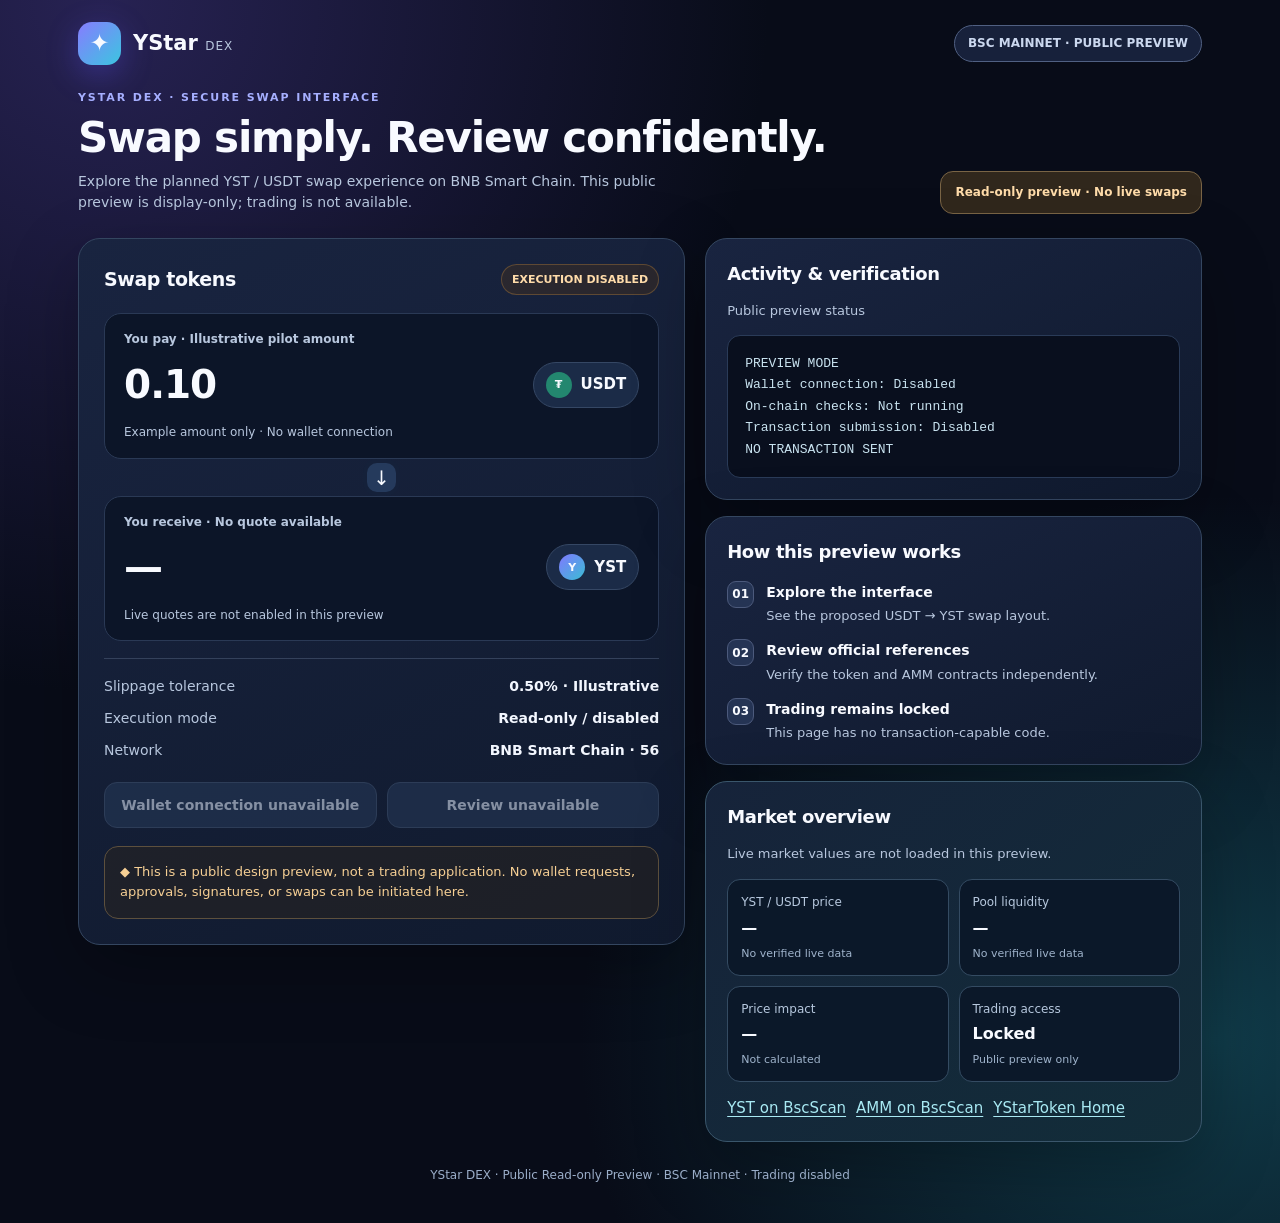
==== dex/index.html @ 2cbd28ca "Stage read-only DEX with production home navigation" ====
<!doctype html>
<html lang="en"><head><meta charset="utf-8"><meta name="viewport" content="width=device-width,initial-scale=1"><meta name="theme-color" content="#080c18"><meta name="robots" content="noindex,nofollow"><title>YStar DEX | Premium Public Preview</title>
<style>
:root{color-scheme:dark;--bg:#080c18;--panel:#152039;--border:#344660;--text:#f8faff;--muted:#b8c7de;--cyan:#53d7e4;--gold:#ffd18a}*{box-sizing:border-box}body{margin:0;min-height:100vh;background:radial-gradient(ellipse at 8% 0%,#272253 0%,transparent 40%),radial-gradient(ellipse at 95% 85%,#103b49 0%,transparent 37%),var(--bg);color:var(--text);font:15px/1.55 system-ui,-apple-system,"Segoe UI",sans-serif}.shell{max-width:1180px;margin:auto;padding:22px 28px 38px}header{display:flex;align-items:center;justify-content:space-between;gap:16px;margin-bottom:24px}.brand{display:flex;align-items:center;gap:12px;font-size:21px;font-weight:800}.mark{display:grid;place-items:center;width:43px;height:43px;border-radius:14px;background:linear-gradient(135deg,#877cff,#3bc6e0);box-shadow:0 9px 32px #6357ff55;font-size:24px}.brand small{color:var(--muted);font-size:12px;letter-spacing:1px;font-weight:500}.network{border:1px solid #506082;background:#17213b;border-radius:999px;padding:8px 13px;color:#cbd8ef;font-size:12px;font-weight:700}.hero{display:flex;align-items:end;justify-content:space-between;gap:24px;margin-bottom:24px}.eyebrow{font-size:11px;letter-spacing:1.9px;font-weight:800;color:#a6afff;text-transform:uppercase}h1{font-size:clamp(29px,3.4vw,42px);line-height:1.13;margin:8px 0 9px;letter-spacing:-1.2px}.hero p{font-size:14px;max-width:620px;color:var(--muted);margin:0}.hero-tag{border:1px solid #796445;border-radius:13px;padding:11px 14px;background:#30271c;color:#ffdcaa;font-size:12px;font-weight:700;white-space:nowrap}.layout{display:grid;grid-template-columns:minmax(0,1.1fr) minmax(340px,.9fr);gap:20px;align-items:start}.panel,.side-card,.info-panel{background:linear-gradient(155deg,#192440,#101a2e);border:1px solid var(--border);border-radius:22px;box-shadow:0 24px 70px #0004}.panel{padding:25px}.panel-top{display:flex;align-items:center;justify-content:space-between;gap:12px;margin-bottom:18px}h2{margin:0;font-size:19px;letter-spacing:-.4px}.pill{color:#ffdcaa;border:1px solid #9b713b77;background:#49341c66;padding:6px 10px;border-radius:999px;font-size:11px;font-weight:800}.token-box{background:#0c1528;border:1px solid #2a3955;border-radius:17px;padding:16px 19px}.token-label{font-size:12px;font-weight:700;color:var(--muted);margin-bottom:6px}.token-line{display:flex;align-items:center;justify-content:space-between;gap:12px}.token-value{font-size:clamp(28px,4vw,39px);font-weight:700;letter-spacing:-1px}.token-symbol{display:flex;align-items:center;gap:9px;font-weight:800;background:#1b2b47;border:1px solid #354764;border-radius:999px;padding:9px 12px}.coin{display:grid;place-items:center;border-radius:50%;height:26px;width:26px;font-size:11px;font-weight:900}.usdt{background:#23876f}.yst{background:linear-gradient(135deg,#8178ff,#39bed4)}.direction{height:37px;display:grid;place-items:center}.direction span{display:grid;place-items:center;width:37px;height:37px;border:4px solid #15213a;border-radius:14px;background:#253a5c;font-size:20px}.subline{margin-top:8px;font-size:12px;color:var(--muted)}.rule{height:1px;background:#34415b;margin:17px 0}.info-row{display:flex;justify-content:space-between;gap:12px;margin:10px 0;color:var(--muted);font-size:14px}.info-row strong{color:#f3f7ff;text-align:right}.actions{display:grid;grid-template-columns:1fr 1fr;gap:10px;margin-top:21px}.button{display:block;text-align:center;font:750 14px system-ui;border-radius:13px;padding:14px 12px;border:1px solid #435775;background:#263a59;color:#e3eeff}.button.disabled{opacity:.55;cursor:not-allowed}.button.primary{background:linear-gradient(135deg,#746aff,#5b80f6);color:white;border-color:transparent}.notice{margin-top:18px;border:1px solid #5d503d;background:#2a251f80;border-radius:14px;padding:15px;color:#f6cf94;font-size:13px}.side{display:grid;gap:16px}.side-card,.info-panel{padding:21px}.side-card h2,.info-panel h2{font-size:18px;margin-bottom:8px}.muted{color:var(--muted);font-size:13px}.status{margin-top:14px;padding:17px;border-radius:13px;border:1px solid #2a3b58;background:#090f1e;color:#c9e3f0;white-space:pre-line;font:13px/1.65 ui-monospace,Consolas,monospace}.steps{display:grid;gap:13px;margin-top:15px}.step{display:flex;gap:12px}.num{display:grid;place-items:center;width:27px;height:27px;border:1px solid #4c5a7c;background:#253454;border-radius:9px;flex-shrink:0;font-weight:800;font-size:12px}.step b{font-size:14px}.step p{font-size:13px;color:var(--muted);margin:2px 0 0}.info-panel{background:linear-gradient(140deg,#16233a,#122d39);border-color:#3a566b}.metric-grid{display:grid;grid-template-columns:1fr 1fr;gap:10px;margin-top:15px}.metric{background:#0b1829;border:1px solid #344b62;border-radius:13px;padding:13px;min-width:0}.metric-label{display:block;color:#b7c8de;font-size:12px}.metric-value{display:block;font-size:16px;font-weight:800;margin:4px 0}.metric-hint{display:block;color:#9fb3cb;font-size:11px}.links{display:flex;gap:10px;flex-wrap:wrap;margin-top:15px}.links a{color:#a8e9f3;text-decoration:underline;text-underline-offset:3px}a:focus-visible{outline:3px solid var(--cyan);outline-offset:3px}footer{text-align:center;color:#9baec9;font-size:12px;margin-top:24px}@media(max-width:900px){.hero{display:block}.hero-tag{display:inline-block;margin-top:15px;white-space:normal}.layout{grid-template-columns:1fr}.shell{max-width:720px}.side{grid-template-columns:1fr 1fr}.info-panel{grid-column:1/-1}}@media(max-width:620px){.shell{padding:17px 14px 34px}header{align-items:flex-start;gap:10px}.network{font-size:10px;padding:7px 9px}.hero{margin-bottom:20px}.panel{padding:18px}.side{grid-template-columns:1fr}.info-panel{grid-column:auto}.side-card,.info-panel{padding:18px}h1{font-size:32px}.panel-top{align-items:flex-start}.pill{text-align:center;font-size:10px}.token-value{font-size:32px}.actions{grid-template-columns:1fr}.metric{padding:10px}.metric-value{font-size:14px}}@media(max-width:400px){.brand small{display:none}.token-box{padding:15px}}
</style></head><body><div class="shell">
<header><div class="brand"><span class="mark" aria-hidden="true">✦</span><div>YStar <small>DEX</small></div></div><div class="network">BSC MAINNET · PUBLIC PREVIEW</div></header>
<section class="hero"><div><div class="eyebrow">YStar DEX · Secure swap interface</div><h1>Swap simply. Review confidently.</h1><p>Explore the planned YST / USDT swap experience on BNB Smart Chain. This public preview is display-only; trading is not available.</p></div><div class="hero-tag">Read-only preview · No live swaps</div></section>
<div class="layout"><main class="panel"><div class="panel-top"><h2>Swap tokens</h2><span class="pill">EXECUTION DISABLED</span></div><div class="token-box"><div class="token-label">You pay · Illustrative pilot amount</div><div class="token-line"><div class="token-value">0.10</div><div class="token-symbol"><span class="coin usdt">₮</span>USDT</div></div><div class="subline">Example amount only · No wallet connection</div></div><div class="direction"><span aria-hidden="true">↓</span></div><div class="token-box"><div class="token-label">You receive · No quote available</div><div class="token-line"><div class="token-value">—</div><div class="token-symbol"><span class="coin yst">Y</span>YST</div></div><div class="subline">Live quotes are not enabled in this preview</div></div><div class="rule"></div><div class="info-row"><span>Slippage tolerance</span><strong>0.50% · Illustrative</strong></div><div class="info-row"><span>Execution mode</span><strong>Read-only / disabled</strong></div><div class="info-row"><span>Network</span><strong>BNB Smart Chain · 56</strong></div><div class="actions"><span class="button disabled" aria-disabled="true">Wallet connection unavailable</span><span class="button disabled" aria-disabled="true">Review unavailable</span></div><div class="notice">◆ This is a public design preview, not a trading application. No wallet requests, approvals, signatures, or swaps can be initiated here.</div></main>
<aside class="side"><section class="side-card"><h2>Activity &amp; verification</h2><p class="muted">Public preview status</p><div class="status" role="status">PREVIEW MODE
Wallet connection: Disabled
On-chain checks: Not running
Transaction submission: Disabled
NO TRANSACTION SENT</div></section><section class="side-card"><h2>How this preview works</h2><div class="steps"><div class="step"><span class="num">01</span><div><b>Explore the interface</b><p>See the proposed USDT → YST swap layout.</p></div></div><div class="step"><span class="num">02</span><div><b>Review official references</b><p>Verify the token and AMM contracts independently.</p></div></div><div class="step"><span class="num">03</span><div><b>Trading remains locked</b><p>This page has no transaction-capable code.</p></div></div></div></section><section class="info-panel"><h2>Market overview</h2><p class="muted">Live market values are not loaded in this preview.</p><div class="metric-grid"><div class="metric"><span class="metric-label">YST / USDT price</span><span class="metric-value">—</span><span class="metric-hint">No verified live data</span></div><div class="metric"><span class="metric-label">Pool liquidity</span><span class="metric-value">—</span><span class="metric-hint">No verified live data</span></div><div class="metric"><span class="metric-label">Price impact</span><span class="metric-value">—</span><span class="metric-hint">Not calculated</span></div><div class="metric"><span class="metric-label">Trading access</span><span class="metric-value">Locked</span><span class="metric-hint">Public preview only</span></div></div><div class="links"><a href="https://bscscan.com/address/0x2E9803942dAf364a803f4C01D3E49D431dDf1421" target="_blank" rel="noopener noreferrer">YST on BscScan</a><a href="https://bscscan.com/address/0x17dAc8A164Ce434fE36A2D6029Bf4431a22397e2" target="_blank" rel="noopener noreferrer">AMM on BscScan</a><a href="/">YStarToken Home</a></div></section></aside></div><footer>YStar DEX · Public Read-only Preview · BSC Mainnet · Trading disabled</footer></div></body></html>
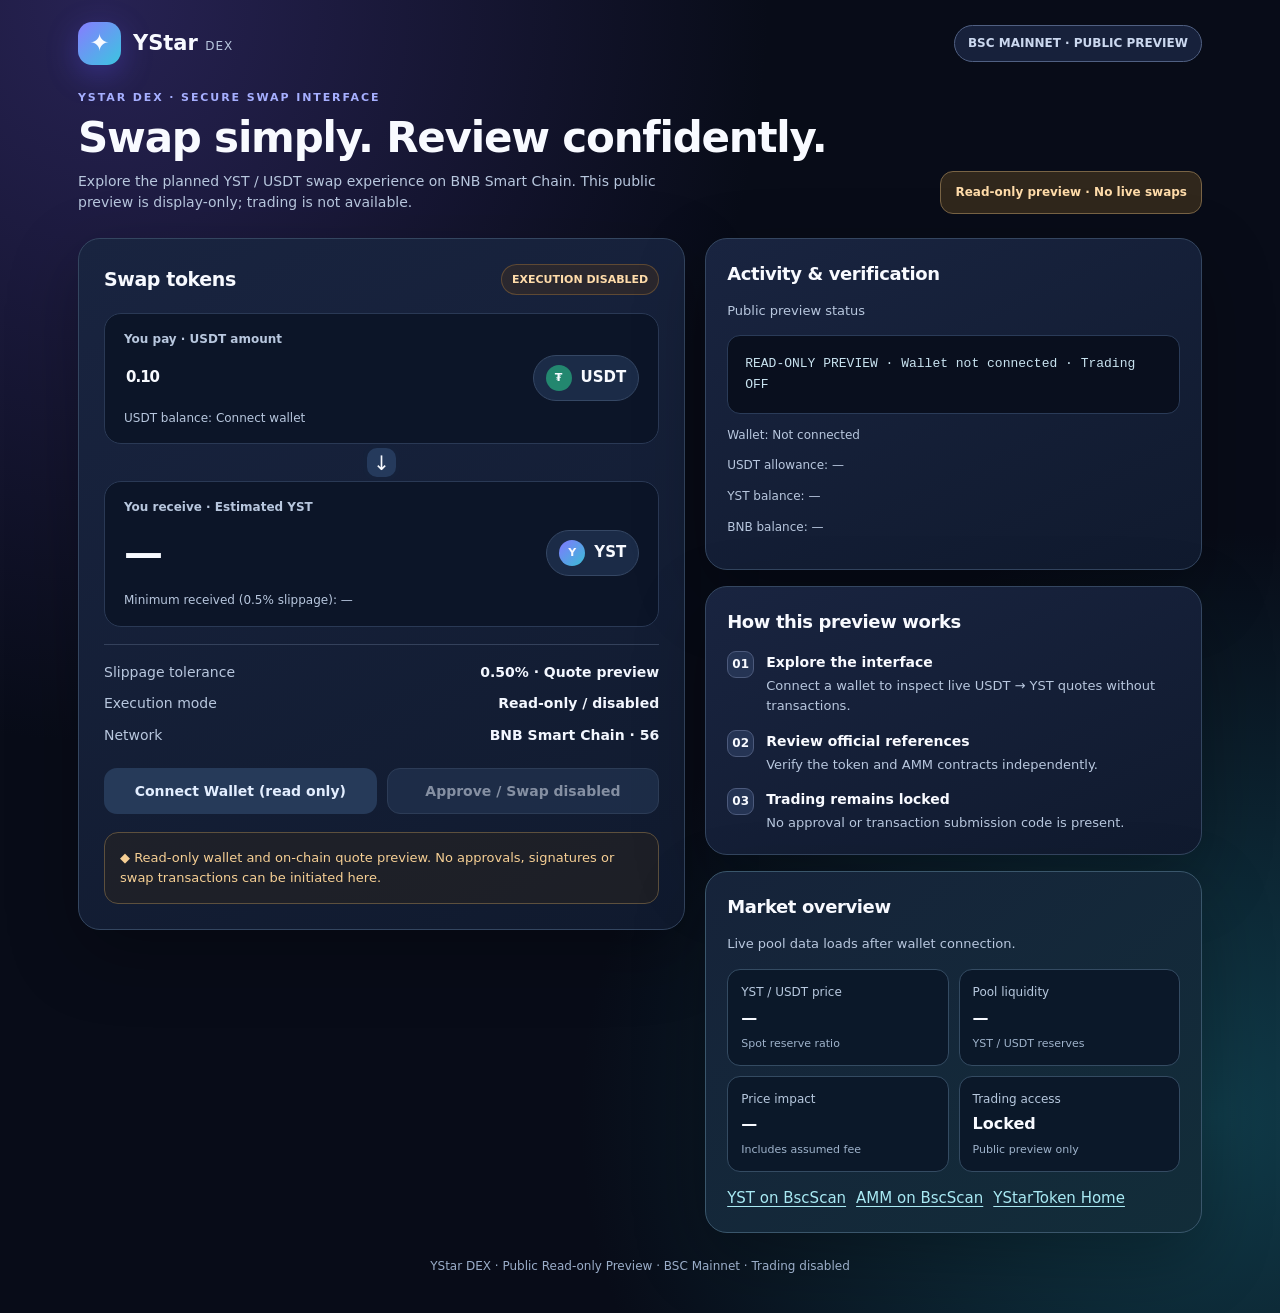
==== commit 062373ae: "Phase 9: premium read-only wallet and quote preview" ====
--- a/dex/index.html
+++ b/dex/index.html
@@ -2,12 +2,31 @@
 <html lang="en"><head><meta charset="utf-8"><meta name="viewport" content="width=device-width,initial-scale=1"><meta name="theme-color" content="#080c18"><meta name="robots" content="noindex,nofollow"><title>YStar DEX | Premium Public Preview</title>
 <style>
 :root{color-scheme:dark;--bg:#080c18;--panel:#152039;--border:#344660;--text:#f8faff;--muted:#b8c7de;--cyan:#53d7e4;--gold:#ffd18a}*{box-sizing:border-box}body{margin:0;min-height:100vh;background:radial-gradient(ellipse at 8% 0%,#272253 0%,transparent 40%),radial-gradient(ellipse at 95% 85%,#103b49 0%,transparent 37%),var(--bg);color:var(--text);font:15px/1.55 system-ui,-apple-system,"Segoe UI",sans-serif}.shell{max-width:1180px;margin:auto;padding:22px 28px 38px}header{display:flex;align-items:center;justify-content:space-between;gap:16px;margin-bottom:24px}.brand{display:flex;align-items:center;gap:12px;font-size:21px;font-weight:800}.mark{display:grid;place-items:center;width:43px;height:43px;border-radius:14px;background:linear-gradient(135deg,#877cff,#3bc6e0);box-shadow:0 9px 32px #6357ff55;font-size:24px}.brand small{color:var(--muted);font-size:12px;letter-spacing:1px;font-weight:500}.network{border:1px solid #506082;background:#17213b;border-radius:999px;padding:8px 13px;color:#cbd8ef;font-size:12px;font-weight:700}.hero{display:flex;align-items:end;justify-content:space-between;gap:24px;margin-bottom:24px}.eyebrow{font-size:11px;letter-spacing:1.9px;font-weight:800;color:#a6afff;text-transform:uppercase}h1{font-size:clamp(29px,3.4vw,42px);line-height:1.13;margin:8px 0 9px;letter-spacing:-1.2px}.hero p{font-size:14px;max-width:620px;color:var(--muted);margin:0}.hero-tag{border:1px solid #796445;border-radius:13px;padding:11px 14px;background:#30271c;color:#ffdcaa;font-size:12px;font-weight:700;white-space:nowrap}.layout{display:grid;grid-template-columns:minmax(0,1.1fr) minmax(340px,.9fr);gap:20px;align-items:start}.panel,.side-card,.info-panel{background:linear-gradient(155deg,#192440,#101a2e);border:1px solid var(--border);border-radius:22px;box-shadow:0 24px 70px #0004}.panel{padding:25px}.panel-top{display:flex;align-items:center;justify-content:space-between;gap:12px;margin-bottom:18px}h2{margin:0;font-size:19px;letter-spacing:-.4px}.pill{color:#ffdcaa;border:1px solid #9b713b77;background:#49341c66;padding:6px 10px;border-radius:999px;font-size:11px;font-weight:800}.token-box{background:#0c1528;border:1px solid #2a3955;border-radius:17px;padding:16px 19px}.token-label{font-size:12px;font-weight:700;color:var(--muted);margin-bottom:6px}.token-line{display:flex;align-items:center;justify-content:space-between;gap:12px}.token-value{font-size:clamp(28px,4vw,39px);font-weight:700;letter-spacing:-1px}.token-symbol{display:flex;align-items:center;gap:9px;font-weight:800;background:#1b2b47;border:1px solid #354764;border-radius:999px;padding:9px 12px}.coin{display:grid;place-items:center;border-radius:50%;height:26px;width:26px;font-size:11px;font-weight:900}.usdt{background:#23876f}.yst{background:linear-gradient(135deg,#8178ff,#39bed4)}.direction{height:37px;display:grid;place-items:center}.direction span{display:grid;place-items:center;width:37px;height:37px;border:4px solid #15213a;border-radius:14px;background:#253a5c;font-size:20px}.subline{margin-top:8px;font-size:12px;color:var(--muted)}.rule{height:1px;background:#34415b;margin:17px 0}.info-row{display:flex;justify-content:space-between;gap:12px;margin:10px 0;color:var(--muted);font-size:14px}.info-row strong{color:#f3f7ff;text-align:right}.actions{display:grid;grid-template-columns:1fr 1fr;gap:10px;margin-top:21px}.button{display:block;text-align:center;font:750 14px system-ui;border-radius:13px;padding:14px 12px;border:1px solid #435775;background:#263a59;color:#e3eeff}.button.disabled{opacity:.55;cursor:not-allowed}.button.primary{background:linear-gradient(135deg,#746aff,#5b80f6);color:white;border-color:transparent}.notice{margin-top:18px;border:1px solid #5d503d;background:#2a251f80;border-radius:14px;padding:15px;color:#f6cf94;font-size:13px}.side{display:grid;gap:16px}.side-card,.info-panel{padding:21px}.side-card h2,.info-panel h2{font-size:18px;margin-bottom:8px}.muted{color:var(--muted);font-size:13px}.status{margin-top:14px;padding:17px;border-radius:13px;border:1px solid #2a3b58;background:#090f1e;color:#c9e3f0;white-space:pre-line;font:13px/1.65 ui-monospace,Consolas,monospace}.steps{display:grid;gap:13px;margin-top:15px}.step{display:flex;gap:12px}.num{display:grid;place-items:center;width:27px;height:27px;border:1px solid #4c5a7c;background:#253454;border-radius:9px;flex-shrink:0;font-weight:800;font-size:12px}.step b{font-size:14px}.step p{font-size:13px;color:var(--muted);margin:2px 0 0}.info-panel{background:linear-gradient(140deg,#16233a,#122d39);border-color:#3a566b}.metric-grid{display:grid;grid-template-columns:1fr 1fr;gap:10px;margin-top:15px}.metric{background:#0b1829;border:1px solid #344b62;border-radius:13px;padding:13px;min-width:0}.metric-label{display:block;color:#b7c8de;font-size:12px}.metric-value{display:block;font-size:16px;font-weight:800;margin:4px 0}.metric-hint{display:block;color:#9fb3cb;font-size:11px}.links{display:flex;gap:10px;flex-wrap:wrap;margin-top:15px}.links a{color:#a8e9f3;text-decoration:underline;text-underline-offset:3px}a:focus-visible{outline:3px solid var(--cyan);outline-offset:3px}footer{text-align:center;color:#9baec9;font-size:12px;margin-top:24px}@media(max-width:900px){.hero{display:block}.hero-tag{display:inline-block;margin-top:15px;white-space:normal}.layout{grid-template-columns:1fr}.shell{max-width:720px}.side{grid-template-columns:1fr 1fr}.info-panel{grid-column:1/-1}}@media(max-width:620px){.shell{padding:17px 14px 34px}header{align-items:flex-start;gap:10px}.network{font-size:10px;padding:7px 9px}.hero{margin-bottom:20px}.panel{padding:18px}.side{grid-template-columns:1fr}.info-panel{grid-column:auto}.side-card,.info-panel{padding:18px}h1{font-size:32px}.panel-top{align-items:flex-start}.pill{text-align:center;font-size:10px}.token-value{font-size:32px}.actions{grid-template-columns:1fr}.metric{padding:10px}.metric-value{font-size:14px}}@media(max-width:400px){.brand small{display:none}.token-box{padding:15px}}
-</style></head><body><div class="shell">
+#amount{min-width:0;width:100%;max-width:100%;border:0;background:transparent;color:inherit;font:inherit;font-weight:800}#connect{cursor:pointer;border:0}#wallet,#allowance,#yst-balance,#bnb-balance{overflow-wrap:anywhere;font-size:12px}</style></head><body><div class="shell">
 <header><div class="brand"><span class="mark" aria-hidden="true">✦</span><div>YStar <small>DEX</small></div></div><div class="network">BSC MAINNET · PUBLIC PREVIEW</div></header>
 <section class="hero"><div><div class="eyebrow">YStar DEX · Secure swap interface</div><h1>Swap simply. Review confidently.</h1><p>Explore the planned YST / USDT swap experience on BNB Smart Chain. This public preview is display-only; trading is not available.</p></div><div class="hero-tag">Read-only preview · No live swaps</div></section>
-<div class="layout"><main class="panel"><div class="panel-top"><h2>Swap tokens</h2><span class="pill">EXECUTION DISABLED</span></div><div class="token-box"><div class="token-label">You pay · Illustrative pilot amount</div><div class="token-line"><div class="token-value">0.10</div><div class="token-symbol"><span class="coin usdt">₮</span>USDT</div></div><div class="subline">Example amount only · No wallet connection</div></div><div class="direction"><span aria-hidden="true">↓</span></div><div class="token-box"><div class="token-label">You receive · No quote available</div><div class="token-line"><div class="token-value">—</div><div class="token-symbol"><span class="coin yst">Y</span>YST</div></div><div class="subline">Live quotes are not enabled in this preview</div></div><div class="rule"></div><div class="info-row"><span>Slippage tolerance</span><strong>0.50% · Illustrative</strong></div><div class="info-row"><span>Execution mode</span><strong>Read-only / disabled</strong></div><div class="info-row"><span>Network</span><strong>BNB Smart Chain · 56</strong></div><div class="actions"><span class="button disabled" aria-disabled="true">Wallet connection unavailable</span><span class="button disabled" aria-disabled="true">Review unavailable</span></div><div class="notice">◆ This is a public design preview, not a trading application. No wallet requests, approvals, signatures, or swaps can be initiated here.</div></main>
-<aside class="side"><section class="side-card"><h2>Activity &amp; verification</h2><p class="muted">Public preview status</p><div class="status" role="status">PREVIEW MODE
-Wallet connection: Disabled
-On-chain checks: Not running
-Transaction submission: Disabled
-NO TRANSACTION SENT</div></section><section class="side-card"><h2>How this preview works</h2><div class="steps"><div class="step"><span class="num">01</span><div><b>Explore the interface</b><p>See the proposed USDT → YST swap layout.</p></div></div><div class="step"><span class="num">02</span><div><b>Review official references</b><p>Verify the token and AMM contracts independently.</p></div></div><div class="step"><span class="num">03</span><div><b>Trading remains locked</b><p>This page has no transaction-capable code.</p></div></div></div></section><section class="info-panel"><h2>Market overview</h2><p class="muted">Live market values are not loaded in this preview.</p><div class="metric-grid"><div class="metric"><span class="metric-label">YST / USDT price</span><span class="metric-value">—</span><span class="metric-hint">No verified live data</span></div><div class="metric"><span class="metric-label">Pool liquidity</span><span class="metric-value">—</span><span class="metric-hint">No verified live data</span></div><div class="metric"><span class="metric-label">Price impact</span><span class="metric-value">—</span><span class="metric-hint">Not calculated</span></div><div class="metric"><span class="metric-label">Trading access</span><span class="metric-value">Locked</span><span class="metric-hint">Public preview only</span></div></div><div class="links"><a href="https://bscscan.com/address/0x2E9803942dAf364a803f4C01D3E49D431dDf1421" target="_blank" rel="noopener noreferrer">YST on BscScan</a><a href="https://bscscan.com/address/0x17dAc8A164Ce434fE36A2D6029Bf4431a22397e2" target="_blank" rel="noopener noreferrer">AMM on BscScan</a><a href="/">YStarToken Home</a></div></section></aside></div><footer>YStar DEX · Public Read-only Preview · BSC Mainnet · Trading disabled</footer></div></body></html>+<div class="layout"><main class="panel"><div class="panel-top"><h2>Swap tokens</h2><span class="pill">EXECUTION DISABLED</span></div><div class="token-box"><div class="token-label">You pay · USDT amount</div><div class="token-line"><input id="amount" class="token-value" aria-label="USDT amount" inputmode="decimal" autocomplete="off" value="0.10"><div class="token-symbol"><span class="coin usdt">₮</span>USDT</div></div><div class="subline"><span id="usdt-balance">USDT balance: Connect wallet</span></div></div><div class="direction"><span aria-hidden="true">↓</span></div><div class="token-box"><div class="token-label">You receive · Estimated YST</div><div class="token-line"><div class="token-value" id="receive">—</div><div class="token-symbol"><span class="coin yst">Y</span>YST</div></div><div class="subline"><span id="minimum">Minimum received (0.5% slippage): —</span></div></div><div class="rule"></div><div class="info-row"><span>Slippage tolerance</span><strong>0.50% · Quote preview</strong></div><div class="info-row"><span>Execution mode</span><strong>Read-only / disabled</strong></div><div class="info-row"><span>Network</span><strong>BNB Smart Chain · 56</strong></div><div class="actions"><button type="button" id="connect" class="button">Connect Wallet (read only)</button><span class="button disabled" aria-disabled="true">Approve / Swap disabled</span></div><div class="notice">◆ Read-only wallet and on-chain quote preview. No approvals, signatures or swap transactions can be initiated here.</div></main>
+<aside class="side"><section class="side-card"><h2>Activity &amp; verification</h2><p class="muted">Public preview status</p><div class="status" role="status" id="status">READ-ONLY PREVIEW · Wallet not connected · Trading OFF</div><p class="muted" id="wallet">Wallet: Not connected</p><p class="muted" id="allowance">USDT allowance: —</p><p class="muted" id="yst-balance">YST balance: —</p><p class="muted" id="bnb-balance">BNB balance: —</p></section><section class="side-card"><h2>How this preview works</h2><div class="steps"><div class="step"><span class="num">01</span><div><b>Explore the interface</b><p>Connect a wallet to inspect live USDT → YST quotes without transactions.</p></div></div><div class="step"><span class="num">02</span><div><b>Review official references</b><p>Verify the token and AMM contracts independently.</p></div></div><div class="step"><span class="num">03</span><div><b>Trading remains locked</b><p>No approval or transaction submission code is present.</p></div></div></div></section><section class="info-panel"><h2>Market overview</h2><p class="muted">Live pool data loads after wallet connection.</p><div class="metric-grid"><div class="metric"><span class="metric-label">YST / USDT price</span><span class="metric-value" id="price">—</span><span class="metric-hint">Spot reserve ratio</span></div><div class="metric"><span class="metric-label">Pool liquidity</span><span class="metric-value" id="liquidity">—</span><span class="metric-hint">YST / USDT reserves</span></div><div class="metric"><span class="metric-label">Price impact</span><span class="metric-value" id="impact">—</span><span class="metric-hint">Includes assumed fee</span></div><div class="metric"><span class="metric-label">Trading access</span><span class="metric-value">Locked</span><span class="metric-hint">Public preview only</span></div></div><div class="links"><a href="https://bscscan.com/address/0x2E9803942dAf364a803f4C01D3E49D431dDf1421" target="_blank" rel="noopener noreferrer">YST on BscScan</a><a href="https://bscscan.com/address/0x17dAc8A164Ce434fE36A2D6029Bf4431a22397e2" target="_blank" rel="noopener noreferrer">AMM on BscScan</a><a href="/">YStarToken Home</a></div></section></aside></div><footer>YStar DEX · Public Read-only Preview · BSC Mainnet · Trading disabled</footer></div><script>"use strict";
+const CONFIG=Object.freeze({chainId:"0x38",amm:"0x17dAc8A164Ce434fE36A2D6029Bf4431a22397e2",yst:"0x2E9803942dAf364a803f4C01D3E49D431dDf1421",usdt:"0x55d398326f99059fF775485246999027B3197955",base:10n**18n});
+const SEL=Object.freeze({tokenA:"0x0fc63d10",tokenB:"0x5f64b55b",reserveA:"0xdc5fa6c5",reserveB:"0x19e36f3b",balanceOf:"0x70a08231",allowance:"0xdd62ed3e"});
+const TRADING_ENABLED=false,$=id=>document.getElementById(id),same=(a,b)=>String(a).toLowerCase()===String(b).toLowerCase(),word=s=>String(s).replace(/^0x/i,"").padStart(64,"0");
+const fmt=n=>{let a=n/CONFIG.base,b=(n%CONFIG.base).toString().padStart(18,"0").replace(/0+$/,"");return a+(b?"."+b:"")};
+const parse=s=>{if(!/^(?:0|[1-9][0-9]*)(?:\.[0-9]{1,18})?$/.test(s))throw Error("Enter valid USDT amount (up to 18 decimals)");let [a,b=""]=s.split("."),n=BigInt(a)*CONFIG.base+BigInt((b+"0".repeat(18)).slice(0,18));if(n<=0n||n>=(1n<<256n))throw Error("Amount out of range");return n};
+let generation=0,connected=null;
+function reset(){for(const id of ["receive","price","liquidity","impact"])$(id).textContent="—";$("minimum").textContent="Minimum received (0.5% slippage): —";$("usdt-balance").textContent="USDT balance: —";$("allowance").textContent="USDT allowance: —";$("yst-balance").textContent="YST balance: —";$("bnb-balance").textContent="BNB balance: —"}
+function status(s){$("status").textContent=s}
+async function rpc(method,params=[]){if(!window.ethereum?.request)throw Error("MetaMask provider not found");return window.ethereum.request({method,params})}
+async function call(to,data){const r=await rpc("eth_call",[{to,data},"latest"]);if(!/^0x[0-9a-fA-F]+$/.test(r)||r==="0x")throw Error("Invalid contract response");return BigInt(r)}
+async function load(g){reset();const amountText=$("amount").value.trim(),amount=parse(amountText);if(!connected)throw Error("Connect wallet to see quote");const wallet=connected;
+if(!same(await rpc("eth_chainId"),CONFIG.chainId))throw Error("Select BSC Mainnet (56)");
+const accounts=await rpc("eth_accounts");if(!accounts.length||!same(accounts[0],wallet))throw Error("Wallet changed; reconnect");
+const [a,b,rA,rB,usdt,yst,allowance,bnb]=await Promise.all([call(CONFIG.amm,SEL.tokenA),call(CONFIG.amm,SEL.tokenB),call(CONFIG.amm,SEL.reserveA),call(CONFIG.amm,SEL.reserveB),call(CONFIG.usdt,SEL.balanceOf+word(wallet)),call(CONFIG.yst,SEL.balanceOf+word(wallet)),call(CONFIG.usdt,SEL.allowance+word(wallet)+word(CONFIG.amm)),rpc("eth_getBalance",[wallet,"latest"])]);
+if(g!==generation||amountText!==$("amount").value.trim())return;
+const addr=n=>"0x"+n.toString(16).padStart(40,"0");if(!same(addr(a),CONFIG.yst)||!same(addr(b),CONFIG.usdt))throw Error("AMM token mismatch");if(rA<=0n||rB<=0n)throw Error("No liquidity");
+const out=amount*997n*rA/(rB*1000n+amount*997n),min=out*995n/1000n,ideal=amount*rA/rB,impact=ideal>0n?(ideal-out)*10000n/ideal:0n;
+$("receive").textContent=fmt(out);$("minimum").textContent="Minimum received (0.5% slippage): "+fmt(min)+" YST";$("price").textContent=fmt(CONFIG.base*rB/rA)+" USDT / YST";$("liquidity").textContent=fmt(rA)+" YST / "+fmt(rB)+" USDT";$("impact").textContent=(impact/100n)+"."+(impact%100n).toString().padStart(2,"0")+"%";$("usdt-balance").textContent="USDT balance: "+fmt(usdt);$("yst-balance").textContent="YST balance: "+fmt(yst);$("allowance").textContent="USDT allowance: "+fmt(allowance);$("bnb-balance").textContent="BNB balance: "+fmt(BigInt(bnb));status((usdt<amount?"Insufficient USDT · ":"")+"Read-only quote · Trading OFF · Assumed 0.3% fee not yet verified")}
+async function update(){const g=++generation;try{await load(g)}catch(e){if(g===generation){reset();status(e.message||String(e))}}}
+$("amount").addEventListener("input",()=>{reset();void update()});
+$("connect").addEventListener("click",async()=>{const g=++generation;try{const a=await rpc("eth_requestAccounts");if(g!==generation)return;if(!a?.length)throw Error("No wallet selected");if(!same(await rpc("eth_chainId"),CONFIG.chainId))throw Error("Select BSC Mainnet (56)");connected=a[0];$("wallet").textContent="Wallet: "+connected;await update()}catch(e){if(g===generation){connected=null;$("wallet").textContent="Wallet: Not connected";reset();status(e.message||String(e))}}});
+if(window.ethereum?.on)for(const event of ["accountsChanged","chainChanged"])window.ethereum.on(event,()=>{++generation;connected=null;$("wallet").textContent="Wallet: Reconnect required";reset();status("Wallet/network changed — reconnect")});
+</script></body></html>
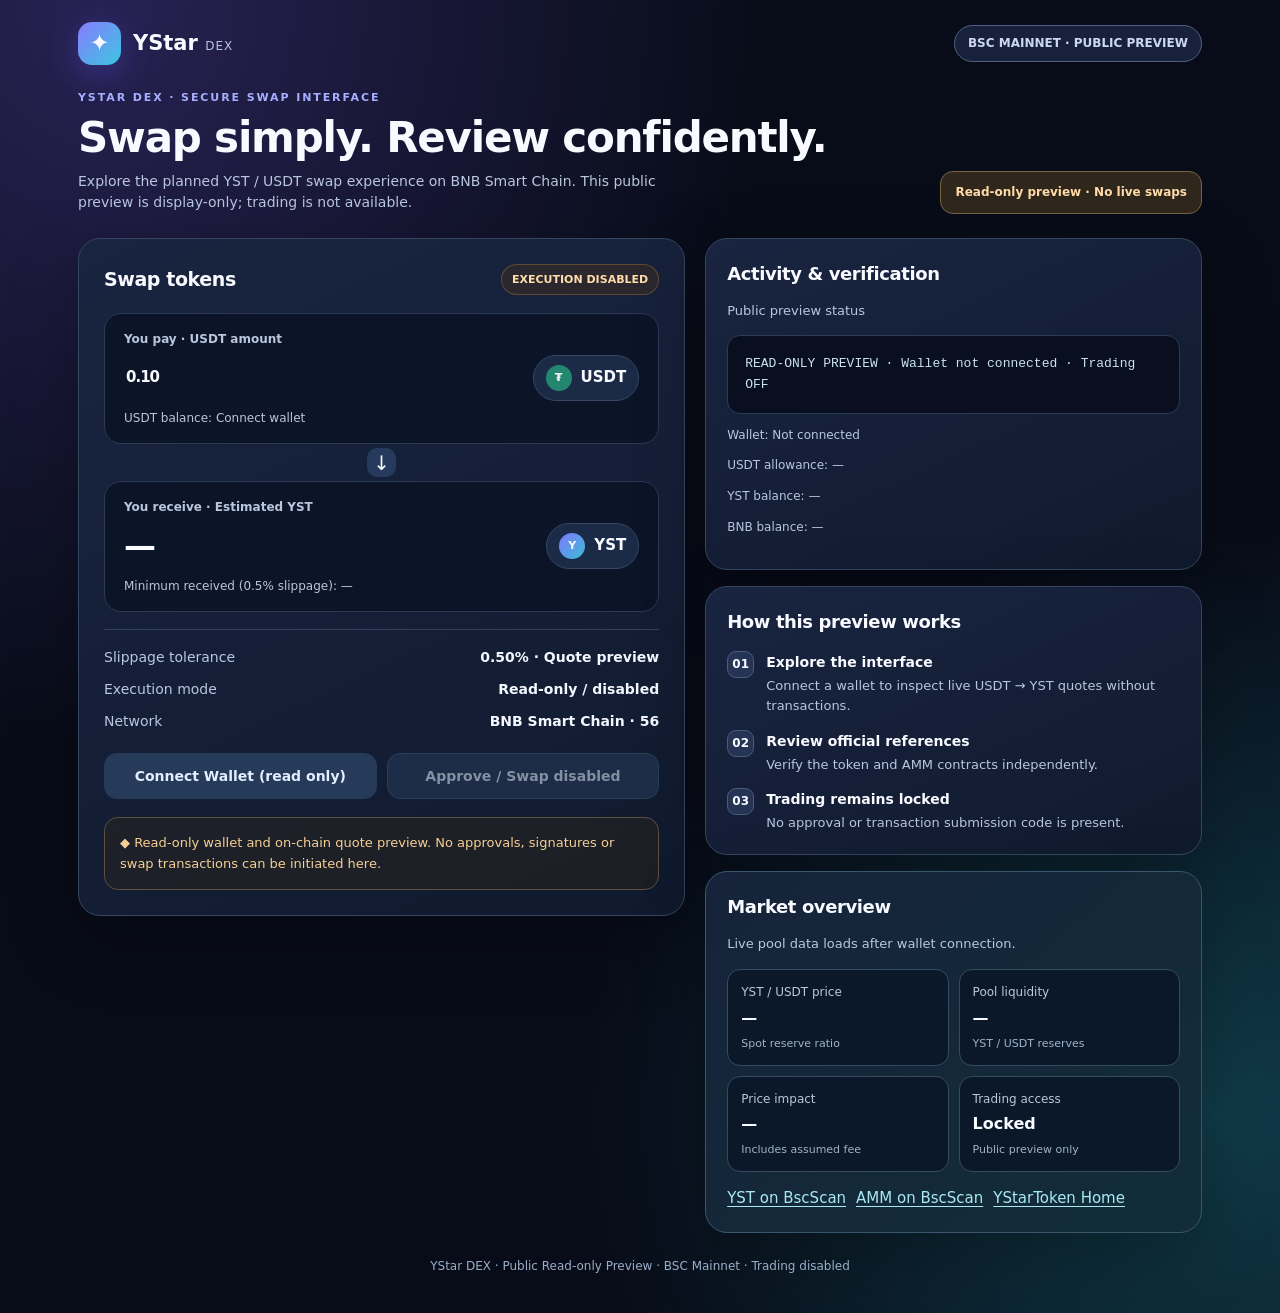
==== commit b2fe2002: "Fix quote overflow and improve preview numeric precision" ====
--- a/dex/index.html
+++ b/dex/index.html
@@ -2,7 +2,7 @@
 <html lang="en"><head><meta charset="utf-8"><meta name="viewport" content="width=device-width,initial-scale=1"><meta name="theme-color" content="#080c18"><meta name="robots" content="noindex,nofollow"><title>YStar DEX | Premium Public Preview</title>
 <style>
 :root{color-scheme:dark;--bg:#080c18;--panel:#152039;--border:#344660;--text:#f8faff;--muted:#b8c7de;--cyan:#53d7e4;--gold:#ffd18a}*{box-sizing:border-box}body{margin:0;min-height:100vh;background:radial-gradient(ellipse at 8% 0%,#272253 0%,transparent 40%),radial-gradient(ellipse at 95% 85%,#103b49 0%,transparent 37%),var(--bg);color:var(--text);font:15px/1.55 system-ui,-apple-system,"Segoe UI",sans-serif}.shell{max-width:1180px;margin:auto;padding:22px 28px 38px}header{display:flex;align-items:center;justify-content:space-between;gap:16px;margin-bottom:24px}.brand{display:flex;align-items:center;gap:12px;font-size:21px;font-weight:800}.mark{display:grid;place-items:center;width:43px;height:43px;border-radius:14px;background:linear-gradient(135deg,#877cff,#3bc6e0);box-shadow:0 9px 32px #6357ff55;font-size:24px}.brand small{color:var(--muted);font-size:12px;letter-spacing:1px;font-weight:500}.network{border:1px solid #506082;background:#17213b;border-radius:999px;padding:8px 13px;color:#cbd8ef;font-size:12px;font-weight:700}.hero{display:flex;align-items:end;justify-content:space-between;gap:24px;margin-bottom:24px}.eyebrow{font-size:11px;letter-spacing:1.9px;font-weight:800;color:#a6afff;text-transform:uppercase}h1{font-size:clamp(29px,3.4vw,42px);line-height:1.13;margin:8px 0 9px;letter-spacing:-1.2px}.hero p{font-size:14px;max-width:620px;color:var(--muted);margin:0}.hero-tag{border:1px solid #796445;border-radius:13px;padding:11px 14px;background:#30271c;color:#ffdcaa;font-size:12px;font-weight:700;white-space:nowrap}.layout{display:grid;grid-template-columns:minmax(0,1.1fr) minmax(340px,.9fr);gap:20px;align-items:start}.panel,.side-card,.info-panel{background:linear-gradient(155deg,#192440,#101a2e);border:1px solid var(--border);border-radius:22px;box-shadow:0 24px 70px #0004}.panel{padding:25px}.panel-top{display:flex;align-items:center;justify-content:space-between;gap:12px;margin-bottom:18px}h2{margin:0;font-size:19px;letter-spacing:-.4px}.pill{color:#ffdcaa;border:1px solid #9b713b77;background:#49341c66;padding:6px 10px;border-radius:999px;font-size:11px;font-weight:800}.token-box{background:#0c1528;border:1px solid #2a3955;border-radius:17px;padding:16px 19px}.token-label{font-size:12px;font-weight:700;color:var(--muted);margin-bottom:6px}.token-line{display:flex;align-items:center;justify-content:space-between;gap:12px}.token-value{font-size:clamp(28px,4vw,39px);font-weight:700;letter-spacing:-1px}.token-symbol{display:flex;align-items:center;gap:9px;font-weight:800;background:#1b2b47;border:1px solid #354764;border-radius:999px;padding:9px 12px}.coin{display:grid;place-items:center;border-radius:50%;height:26px;width:26px;font-size:11px;font-weight:900}.usdt{background:#23876f}.yst{background:linear-gradient(135deg,#8178ff,#39bed4)}.direction{height:37px;display:grid;place-items:center}.direction span{display:grid;place-items:center;width:37px;height:37px;border:4px solid #15213a;border-radius:14px;background:#253a5c;font-size:20px}.subline{margin-top:8px;font-size:12px;color:var(--muted)}.rule{height:1px;background:#34415b;margin:17px 0}.info-row{display:flex;justify-content:space-between;gap:12px;margin:10px 0;color:var(--muted);font-size:14px}.info-row strong{color:#f3f7ff;text-align:right}.actions{display:grid;grid-template-columns:1fr 1fr;gap:10px;margin-top:21px}.button{display:block;text-align:center;font:750 14px system-ui;border-radius:13px;padding:14px 12px;border:1px solid #435775;background:#263a59;color:#e3eeff}.button.disabled{opacity:.55;cursor:not-allowed}.button.primary{background:linear-gradient(135deg,#746aff,#5b80f6);color:white;border-color:transparent}.notice{margin-top:18px;border:1px solid #5d503d;background:#2a251f80;border-radius:14px;padding:15px;color:#f6cf94;font-size:13px}.side{display:grid;gap:16px}.side-card,.info-panel{padding:21px}.side-card h2,.info-panel h2{font-size:18px;margin-bottom:8px}.muted{color:var(--muted);font-size:13px}.status{margin-top:14px;padding:17px;border-radius:13px;border:1px solid #2a3b58;background:#090f1e;color:#c9e3f0;white-space:pre-line;font:13px/1.65 ui-monospace,Consolas,monospace}.steps{display:grid;gap:13px;margin-top:15px}.step{display:flex;gap:12px}.num{display:grid;place-items:center;width:27px;height:27px;border:1px solid #4c5a7c;background:#253454;border-radius:9px;flex-shrink:0;font-weight:800;font-size:12px}.step b{font-size:14px}.step p{font-size:13px;color:var(--muted);margin:2px 0 0}.info-panel{background:linear-gradient(140deg,#16233a,#122d39);border-color:#3a566b}.metric-grid{display:grid;grid-template-columns:1fr 1fr;gap:10px;margin-top:15px}.metric{background:#0b1829;border:1px solid #344b62;border-radius:13px;padding:13px;min-width:0}.metric-label{display:block;color:#b7c8de;font-size:12px}.metric-value{display:block;font-size:16px;font-weight:800;margin:4px 0}.metric-hint{display:block;color:#9fb3cb;font-size:11px}.links{display:flex;gap:10px;flex-wrap:wrap;margin-top:15px}.links a{color:#a8e9f3;text-decoration:underline;text-underline-offset:3px}a:focus-visible{outline:3px solid var(--cyan);outline-offset:3px}footer{text-align:center;color:#9baec9;font-size:12px;margin-top:24px}@media(max-width:900px){.hero{display:block}.hero-tag{display:inline-block;margin-top:15px;white-space:normal}.layout{grid-template-columns:1fr}.shell{max-width:720px}.side{grid-template-columns:1fr 1fr}.info-panel{grid-column:1/-1}}@media(max-width:620px){.shell{padding:17px 14px 34px}header{align-items:flex-start;gap:10px}.network{font-size:10px;padding:7px 9px}.hero{margin-bottom:20px}.panel{padding:18px}.side{grid-template-columns:1fr}.info-panel{grid-column:auto}.side-card,.info-panel{padding:18px}h1{font-size:32px}.panel-top{align-items:flex-start}.pill{text-align:center;font-size:10px}.token-value{font-size:32px}.actions{grid-template-columns:1fr}.metric{padding:10px}.metric-value{font-size:14px}}@media(max-width:400px){.brand small{display:none}.token-box{padding:15px}}
-#amount{min-width:0;width:100%;max-width:100%;border:0;background:transparent;color:inherit;font:inherit;font-weight:800}#connect{cursor:pointer;border:0}#wallet,#allowance,#yst-balance,#bnb-balance{overflow-wrap:anywhere;font-size:12px}</style></head><body><div class="shell">
+#receive{min-width:0;max-width:100%;overflow-wrap:anywhere;word-break:break-word;font-size:clamp(22px,2.8vw,32px);line-height:1.2;font-variant-numeric:tabular-nums}#minimum{overflow-wrap:anywhere}#amount{min-width:0;width:100%;max-width:100%;border:0;background:transparent;color:inherit;font:inherit;font-weight:800}#connect{cursor:pointer;border:0}#wallet,#allowance,#yst-balance,#bnb-balance{overflow-wrap:anywhere;font-size:12px}</style></head><body><div class="shell">
 <header><div class="brand"><span class="mark" aria-hidden="true">✦</span><div>YStar <small>DEX</small></div></div><div class="network">BSC MAINNET · PUBLIC PREVIEW</div></header>
 <section class="hero"><div><div class="eyebrow">YStar DEX · Secure swap interface</div><h1>Swap simply. Review confidently.</h1><p>Explore the planned YST / USDT swap experience on BNB Smart Chain. This public preview is display-only; trading is not available.</p></div><div class="hero-tag">Read-only preview · No live swaps</div></section>
 <div class="layout"><main class="panel"><div class="panel-top"><h2>Swap tokens</h2><span class="pill">EXECUTION DISABLED</span></div><div class="token-box"><div class="token-label">You pay · USDT amount</div><div class="token-line"><input id="amount" class="token-value" aria-label="USDT amount" inputmode="decimal" autocomplete="off" value="0.10"><div class="token-symbol"><span class="coin usdt">₮</span>USDT</div></div><div class="subline"><span id="usdt-balance">USDT balance: Connect wallet</span></div></div><div class="direction"><span aria-hidden="true">↓</span></div><div class="token-box"><div class="token-label">You receive · Estimated YST</div><div class="token-line"><div class="token-value" id="receive">—</div><div class="token-symbol"><span class="coin yst">Y</span>YST</div></div><div class="subline"><span id="minimum">Minimum received (0.5% slippage): —</span></div></div><div class="rule"></div><div class="info-row"><span>Slippage tolerance</span><strong>0.50% · Quote preview</strong></div><div class="info-row"><span>Execution mode</span><strong>Read-only / disabled</strong></div><div class="info-row"><span>Network</span><strong>BNB Smart Chain · 56</strong></div><div class="actions"><button type="button" id="connect" class="button">Connect Wallet (read only)</button><span class="button disabled" aria-disabled="true">Approve / Swap disabled</span></div><div class="notice">◆ Read-only wallet and on-chain quote preview. No approvals, signatures or swap transactions can be initiated here.</div></main>
@@ -24,7 +24,7 @@
 if(g!==generation||amountText!==$("amount").value.trim())return;
 const addr=n=>"0x"+n.toString(16).padStart(40,"0");if(!same(addr(a),CONFIG.yst)||!same(addr(b),CONFIG.usdt))throw Error("AMM token mismatch");if(rA<=0n||rB<=0n)throw Error("No liquidity");
 const out=amount*997n*rA/(rB*1000n+amount*997n),min=out*995n/1000n,ideal=amount*rA/rB,impact=ideal>0n?(ideal-out)*10000n/ideal:0n;
-$("receive").textContent=fmt(out);$("minimum").textContent="Minimum received (0.5% slippage): "+fmt(min)+" YST";$("price").textContent=fmt(CONFIG.base*rB/rA)+" USDT / YST";$("liquidity").textContent=fmt(rA)+" YST / "+fmt(rB)+" USDT";$("impact").textContent=(impact/100n)+"."+(impact%100n).toString().padStart(2,"0")+"%";$("usdt-balance").textContent="USDT balance: "+fmt(usdt);$("yst-balance").textContent="YST balance: "+fmt(yst);$("allowance").textContent="USDT allowance: "+fmt(allowance);$("bnb-balance").textContent="BNB balance: "+fmt(BigInt(bnb));status((usdt<amount?"Insufficient USDT · ":"")+"Read-only quote · Trading OFF · Assumed 0.3% fee not yet verified")}
+$("receive").textContent=fmt(out).replace(/^(\d+)(?:\.(\d+))?$/,(_,a,b)=>Number(a).toLocaleString("en-US")+(b?"."+b.slice(0,6).replace(/0+$/,""):""));$("minimum").textContent="Minimum received (0.5% slippage): "+fmt(min).replace(/^(\d+)(?:\.(\d+))?$/,(_,a,b)=>Number(a).toLocaleString("en-US")+(b?"."+b.slice(0,6).replace(/0+$/,""):""))+" YST";$("price").textContent=fmt(CONFIG.base*1000000n*rB/rA).replace(/^(\d+)(?:\.(\d+))?$/,(_,a,b)=>{const x=BigInt(a);return (x/1000000n).toString()+"."+(x%1000000n).toString().padStart(6,"0")})+" USDT / YST";$("liquidity").textContent=fmt(rA)+" YST / "+fmt(rB)+" USDT";$("impact").textContent=(impact/100n)+"."+(impact%100n).toString().padStart(2,"0")+"%";$("usdt-balance").textContent="USDT balance: "+fmt(usdt);$("yst-balance").textContent="YST balance: "+fmt(yst);$("allowance").textContent="USDT allowance: "+fmt(allowance);$("bnb-balance").textContent="BNB balance: "+fmt(BigInt(bnb));status((usdt<amount?"Insufficient USDT · ":"")+"Read-only quote · Trading OFF · Assumed 0.3% fee not yet verified")}
 async function update(){const g=++generation;try{await load(g)}catch(e){if(g===generation){reset();status(e.message||String(e))}}}
 $("amount").addEventListener("input",()=>{reset();void update()});
 $("connect").addEventListener("click",async()=>{const g=++generation;try{const a=await rpc("eth_requestAccounts");if(g!==generation)return;if(!a?.length)throw Error("No wallet selected");if(!same(await rpc("eth_chainId"),CONFIG.chainId))throw Error("Select BSC Mainnet (56)");connected=a[0];$("wallet").textContent="Wallet: "+connected;await update()}catch(e){if(g===generation){connected=null;$("wallet").textContent="Wallet: Not connected";reset();status(e.message||String(e))}}});
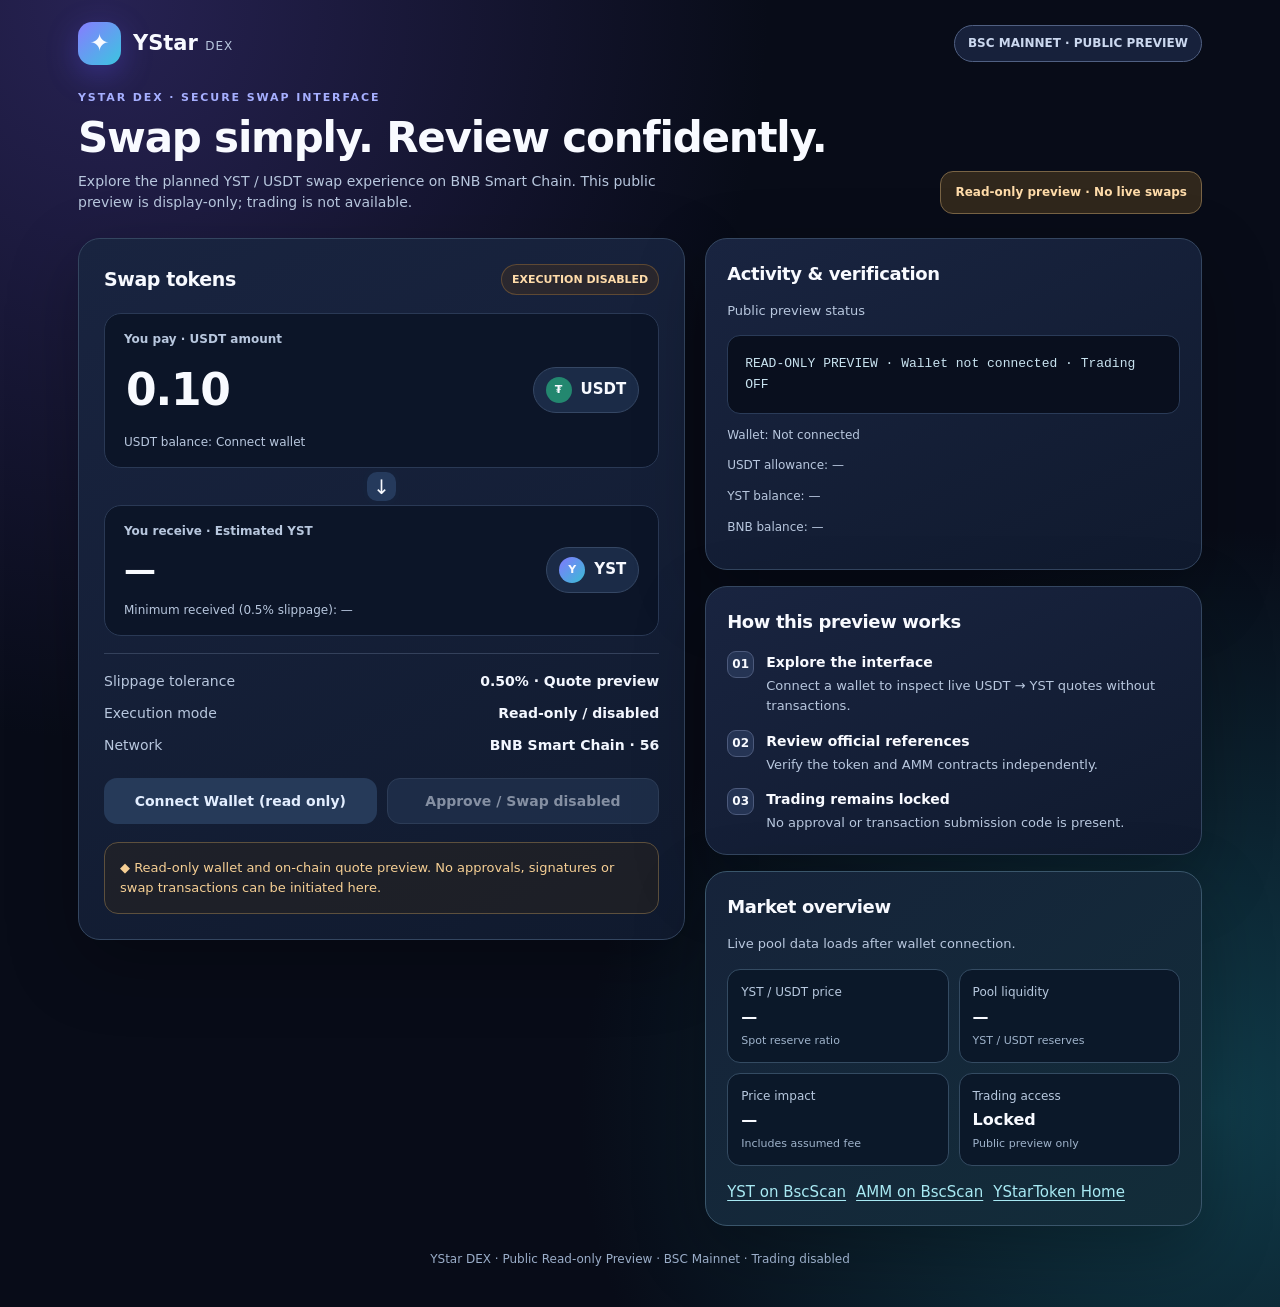
==== commit eed85c6d: "Polish USDT input and make market reserves readable without overflow" ====
--- a/dex/index.html
+++ b/dex/index.html
@@ -2,7 +2,7 @@
 <html lang="en"><head><meta charset="utf-8"><meta name="viewport" content="width=device-width,initial-scale=1"><meta name="theme-color" content="#080c18"><meta name="robots" content="noindex,nofollow"><title>YStar DEX | Premium Public Preview</title>
 <style>
 :root{color-scheme:dark;--bg:#080c18;--panel:#152039;--border:#344660;--text:#f8faff;--muted:#b8c7de;--cyan:#53d7e4;--gold:#ffd18a}*{box-sizing:border-box}body{margin:0;min-height:100vh;background:radial-gradient(ellipse at 8% 0%,#272253 0%,transparent 40%),radial-gradient(ellipse at 95% 85%,#103b49 0%,transparent 37%),var(--bg);color:var(--text);font:15px/1.55 system-ui,-apple-system,"Segoe UI",sans-serif}.shell{max-width:1180px;margin:auto;padding:22px 28px 38px}header{display:flex;align-items:center;justify-content:space-between;gap:16px;margin-bottom:24px}.brand{display:flex;align-items:center;gap:12px;font-size:21px;font-weight:800}.mark{display:grid;place-items:center;width:43px;height:43px;border-radius:14px;background:linear-gradient(135deg,#877cff,#3bc6e0);box-shadow:0 9px 32px #6357ff55;font-size:24px}.brand small{color:var(--muted);font-size:12px;letter-spacing:1px;font-weight:500}.network{border:1px solid #506082;background:#17213b;border-radius:999px;padding:8px 13px;color:#cbd8ef;font-size:12px;font-weight:700}.hero{display:flex;align-items:end;justify-content:space-between;gap:24px;margin-bottom:24px}.eyebrow{font-size:11px;letter-spacing:1.9px;font-weight:800;color:#a6afff;text-transform:uppercase}h1{font-size:clamp(29px,3.4vw,42px);line-height:1.13;margin:8px 0 9px;letter-spacing:-1.2px}.hero p{font-size:14px;max-width:620px;color:var(--muted);margin:0}.hero-tag{border:1px solid #796445;border-radius:13px;padding:11px 14px;background:#30271c;color:#ffdcaa;font-size:12px;font-weight:700;white-space:nowrap}.layout{display:grid;grid-template-columns:minmax(0,1.1fr) minmax(340px,.9fr);gap:20px;align-items:start}.panel,.side-card,.info-panel{background:linear-gradient(155deg,#192440,#101a2e);border:1px solid var(--border);border-radius:22px;box-shadow:0 24px 70px #0004}.panel{padding:25px}.panel-top{display:flex;align-items:center;justify-content:space-between;gap:12px;margin-bottom:18px}h2{margin:0;font-size:19px;letter-spacing:-.4px}.pill{color:#ffdcaa;border:1px solid #9b713b77;background:#49341c66;padding:6px 10px;border-radius:999px;font-size:11px;font-weight:800}.token-box{background:#0c1528;border:1px solid #2a3955;border-radius:17px;padding:16px 19px}.token-label{font-size:12px;font-weight:700;color:var(--muted);margin-bottom:6px}.token-line{display:flex;align-items:center;justify-content:space-between;gap:12px}.token-value{font-size:clamp(28px,4vw,39px);font-weight:700;letter-spacing:-1px}.token-symbol{display:flex;align-items:center;gap:9px;font-weight:800;background:#1b2b47;border:1px solid #354764;border-radius:999px;padding:9px 12px}.coin{display:grid;place-items:center;border-radius:50%;height:26px;width:26px;font-size:11px;font-weight:900}.usdt{background:#23876f}.yst{background:linear-gradient(135deg,#8178ff,#39bed4)}.direction{height:37px;display:grid;place-items:center}.direction span{display:grid;place-items:center;width:37px;height:37px;border:4px solid #15213a;border-radius:14px;background:#253a5c;font-size:20px}.subline{margin-top:8px;font-size:12px;color:var(--muted)}.rule{height:1px;background:#34415b;margin:17px 0}.info-row{display:flex;justify-content:space-between;gap:12px;margin:10px 0;color:var(--muted);font-size:14px}.info-row strong{color:#f3f7ff;text-align:right}.actions{display:grid;grid-template-columns:1fr 1fr;gap:10px;margin-top:21px}.button{display:block;text-align:center;font:750 14px system-ui;border-radius:13px;padding:14px 12px;border:1px solid #435775;background:#263a59;color:#e3eeff}.button.disabled{opacity:.55;cursor:not-allowed}.button.primary{background:linear-gradient(135deg,#746aff,#5b80f6);color:white;border-color:transparent}.notice{margin-top:18px;border:1px solid #5d503d;background:#2a251f80;border-radius:14px;padding:15px;color:#f6cf94;font-size:13px}.side{display:grid;gap:16px}.side-card,.info-panel{padding:21px}.side-card h2,.info-panel h2{font-size:18px;margin-bottom:8px}.muted{color:var(--muted);font-size:13px}.status{margin-top:14px;padding:17px;border-radius:13px;border:1px solid #2a3b58;background:#090f1e;color:#c9e3f0;white-space:pre-line;font:13px/1.65 ui-monospace,Consolas,monospace}.steps{display:grid;gap:13px;margin-top:15px}.step{display:flex;gap:12px}.num{display:grid;place-items:center;width:27px;height:27px;border:1px solid #4c5a7c;background:#253454;border-radius:9px;flex-shrink:0;font-weight:800;font-size:12px}.step b{font-size:14px}.step p{font-size:13px;color:var(--muted);margin:2px 0 0}.info-panel{background:linear-gradient(140deg,#16233a,#122d39);border-color:#3a566b}.metric-grid{display:grid;grid-template-columns:1fr 1fr;gap:10px;margin-top:15px}.metric{background:#0b1829;border:1px solid #344b62;border-radius:13px;padding:13px;min-width:0}.metric-label{display:block;color:#b7c8de;font-size:12px}.metric-value{display:block;font-size:16px;font-weight:800;margin:4px 0}.metric-hint{display:block;color:#9fb3cb;font-size:11px}.links{display:flex;gap:10px;flex-wrap:wrap;margin-top:15px}.links a{color:#a8e9f3;text-decoration:underline;text-underline-offset:3px}a:focus-visible{outline:3px solid var(--cyan);outline-offset:3px}footer{text-align:center;color:#9baec9;font-size:12px;margin-top:24px}@media(max-width:900px){.hero{display:block}.hero-tag{display:inline-block;margin-top:15px;white-space:normal}.layout{grid-template-columns:1fr}.shell{max-width:720px}.side{grid-template-columns:1fr 1fr}.info-panel{grid-column:1/-1}}@media(max-width:620px){.shell{padding:17px 14px 34px}header{align-items:flex-start;gap:10px}.network{font-size:10px;padding:7px 9px}.hero{margin-bottom:20px}.panel{padding:18px}.side{grid-template-columns:1fr}.info-panel{grid-column:auto}.side-card,.info-panel{padding:18px}h1{font-size:32px}.panel-top{align-items:flex-start}.pill{text-align:center;font-size:10px}.token-value{font-size:32px}.actions{grid-template-columns:1fr}.metric{padding:10px}.metric-value{font-size:14px}}@media(max-width:400px){.brand small{display:none}.token-box{padding:15px}}
-#receive{min-width:0;max-width:100%;overflow-wrap:anywhere;word-break:break-word;font-size:clamp(22px,2.8vw,32px);line-height:1.2;font-variant-numeric:tabular-nums}#minimum{overflow-wrap:anywhere}#amount{min-width:0;width:100%;max-width:100%;border:0;background:transparent;color:inherit;font:inherit;font-weight:800}#connect{cursor:pointer;border:0}#wallet,#allowance,#yst-balance,#bnb-balance{overflow-wrap:anywhere;font-size:12px}</style></head><body><div class="shell">
+#amount{font-size:clamp(34px,3.7vw,44px)!important;letter-spacing:-1.2px;flex:1 1 auto;text-align:left}#receive{min-width:0;max-width:100%;overflow-wrap:anywhere;word-break:break-word;font-size:clamp(22px,2.8vw,32px);line-height:1.2;font-variant-numeric:tabular-nums}#minimum{overflow-wrap:anywhere}.metric-value{overflow-wrap:anywhere;word-break:break-word;line-height:1.35}.metric-value .reserve-line{display:block;white-space:normal}.metric-value .reserve-line+.reserve-line{margin-top:5px}.metric-value .reserve-unit{font-size:12px;font-weight:600;color:var(--muted)}.metric-value .reserve-number{font-variant-numeric:tabular-nums}#amount{min-width:0;width:100%;max-width:100%;border:0;background:transparent;color:inherit;font:inherit;font-weight:800}#connect{cursor:pointer;border:0}#wallet,#allowance,#yst-balance,#bnb-balance{overflow-wrap:anywhere;font-size:12px}</style></head><body><div class="shell">
 <header><div class="brand"><span class="mark" aria-hidden="true">✦</span><div>YStar <small>DEX</small></div></div><div class="network">BSC MAINNET · PUBLIC PREVIEW</div></header>
 <section class="hero"><div><div class="eyebrow">YStar DEX · Secure swap interface</div><h1>Swap simply. Review confidently.</h1><p>Explore the planned YST / USDT swap experience on BNB Smart Chain. This public preview is display-only; trading is not available.</p></div><div class="hero-tag">Read-only preview · No live swaps</div></section>
 <div class="layout"><main class="panel"><div class="panel-top"><h2>Swap tokens</h2><span class="pill">EXECUTION DISABLED</span></div><div class="token-box"><div class="token-label">You pay · USDT amount</div><div class="token-line"><input id="amount" class="token-value" aria-label="USDT amount" inputmode="decimal" autocomplete="off" value="0.10"><div class="token-symbol"><span class="coin usdt">₮</span>USDT</div></div><div class="subline"><span id="usdt-balance">USDT balance: Connect wallet</span></div></div><div class="direction"><span aria-hidden="true">↓</span></div><div class="token-box"><div class="token-label">You receive · Estimated YST</div><div class="token-line"><div class="token-value" id="receive">—</div><div class="token-symbol"><span class="coin yst">Y</span>YST</div></div><div class="subline"><span id="minimum">Minimum received (0.5% slippage): —</span></div></div><div class="rule"></div><div class="info-row"><span>Slippage tolerance</span><strong>0.50% · Quote preview</strong></div><div class="info-row"><span>Execution mode</span><strong>Read-only / disabled</strong></div><div class="info-row"><span>Network</span><strong>BNB Smart Chain · 56</strong></div><div class="actions"><button type="button" id="connect" class="button">Connect Wallet (read only)</button><span class="button disabled" aria-disabled="true">Approve / Swap disabled</span></div><div class="notice">◆ Read-only wallet and on-chain quote preview. No approvals, signatures or swap transactions can be initiated here.</div></main>
@@ -24,7 +24,7 @@
 if(g!==generation||amountText!==$("amount").value.trim())return;
 const addr=n=>"0x"+n.toString(16).padStart(40,"0");if(!same(addr(a),CONFIG.yst)||!same(addr(b),CONFIG.usdt))throw Error("AMM token mismatch");if(rA<=0n||rB<=0n)throw Error("No liquidity");
 const out=amount*997n*rA/(rB*1000n+amount*997n),min=out*995n/1000n,ideal=amount*rA/rB,impact=ideal>0n?(ideal-out)*10000n/ideal:0n;
-$("receive").textContent=fmt(out).replace(/^(\d+)(?:\.(\d+))?$/,(_,a,b)=>Number(a).toLocaleString("en-US")+(b?"."+b.slice(0,6).replace(/0+$/,""):""));$("minimum").textContent="Minimum received (0.5% slippage): "+fmt(min).replace(/^(\d+)(?:\.(\d+))?$/,(_,a,b)=>Number(a).toLocaleString("en-US")+(b?"."+b.slice(0,6).replace(/0+$/,""):""))+" YST";$("price").textContent=fmt(CONFIG.base*1000000n*rB/rA).replace(/^(\d+)(?:\.(\d+))?$/,(_,a,b)=>{const x=BigInt(a);return (x/1000000n).toString()+"."+(x%1000000n).toString().padStart(6,"0")})+" USDT / YST";$("liquidity").textContent=fmt(rA)+" YST / "+fmt(rB)+" USDT";$("impact").textContent=(impact/100n)+"."+(impact%100n).toString().padStart(2,"0")+"%";$("usdt-balance").textContent="USDT balance: "+fmt(usdt);$("yst-balance").textContent="YST balance: "+fmt(yst);$("allowance").textContent="USDT allowance: "+fmt(allowance);$("bnb-balance").textContent="BNB balance: "+fmt(BigInt(bnb));status((usdt<amount?"Insufficient USDT · ":"")+"Read-only quote · Trading OFF · Assumed 0.3% fee not yet verified")}
+$("receive").textContent=fmt(out).replace(/^(\d+)(?:\.(\d+))?$/,(_,a,b)=>Number(a).toLocaleString("en-US")+(b?"."+b.slice(0,6).replace(/0+$/,""):""));$("minimum").textContent="Minimum received (0.5% slippage): "+fmt(min).replace(/^(\d+)(?:\.(\d+))?$/,(_,a,b)=>Number(a).toLocaleString("en-US")+(b?"."+b.slice(0,6).replace(/0+$/,""):""))+" YST";$("price").textContent=fmt(CONFIG.base*1000000n*rB/rA).replace(/^(\d+)(?:\.(\d+))?$/,(_,a,b)=>{const x=BigInt(a);return (x/1000000n).toString()+"."+(x%1000000n).toString().padStart(6,"0")})+" USDT / YST";const compact=(n,d)=>{const [a,b=""]=fmt(n).split(".");return BigInt(a).toLocaleString("en-US")+(d&&b?"."+b.slice(0,d).replace(/0+$/,""):"")};$("liquidity").replaceChildren();for(const [num,unit] of [[compact(rA,2),"YST"],[compact(rB,4),"USDT"]]){const line=document.createElement("span");line.className="reserve-line";const val=document.createElement("span");val.className="reserve-number";val.textContent=num;const label=document.createElement("span");label.className="reserve-unit";label.textContent=" "+unit;line.append(val,label);$("liquidity").append(line)}$("impact").textContent=(impact/100n)+"."+(impact%100n).toString().padStart(2,"0")+"%";$("usdt-balance").textContent="USDT balance: "+fmt(usdt);$("yst-balance").textContent="YST balance: "+fmt(yst);$("allowance").textContent="USDT allowance: "+fmt(allowance);$("bnb-balance").textContent="BNB balance: "+fmt(BigInt(bnb));status((usdt<amount?"Insufficient USDT · ":"")+"Read-only quote · Trading OFF · Assumed 0.3% fee not yet verified")}
 async function update(){const g=++generation;try{await load(g)}catch(e){if(g===generation){reset();status(e.message||String(e))}}}
 $("amount").addEventListener("input",()=>{reset();void update()});
 $("connect").addEventListener("click",async()=>{const g=++generation;try{const a=await rpc("eth_requestAccounts");if(g!==generation)return;if(!a?.length)throw Error("No wallet selected");if(!same(await rpc("eth_chainId"),CONFIG.chainId))throw Error("Select BSC Mainnet (56)");connected=a[0];$("wallet").textContent="Wallet: "+connected;await update()}catch(e){if(g===generation){connected=null;$("wallet").textContent="Wallet: Not connected";reset();status(e.message||String(e))}}});
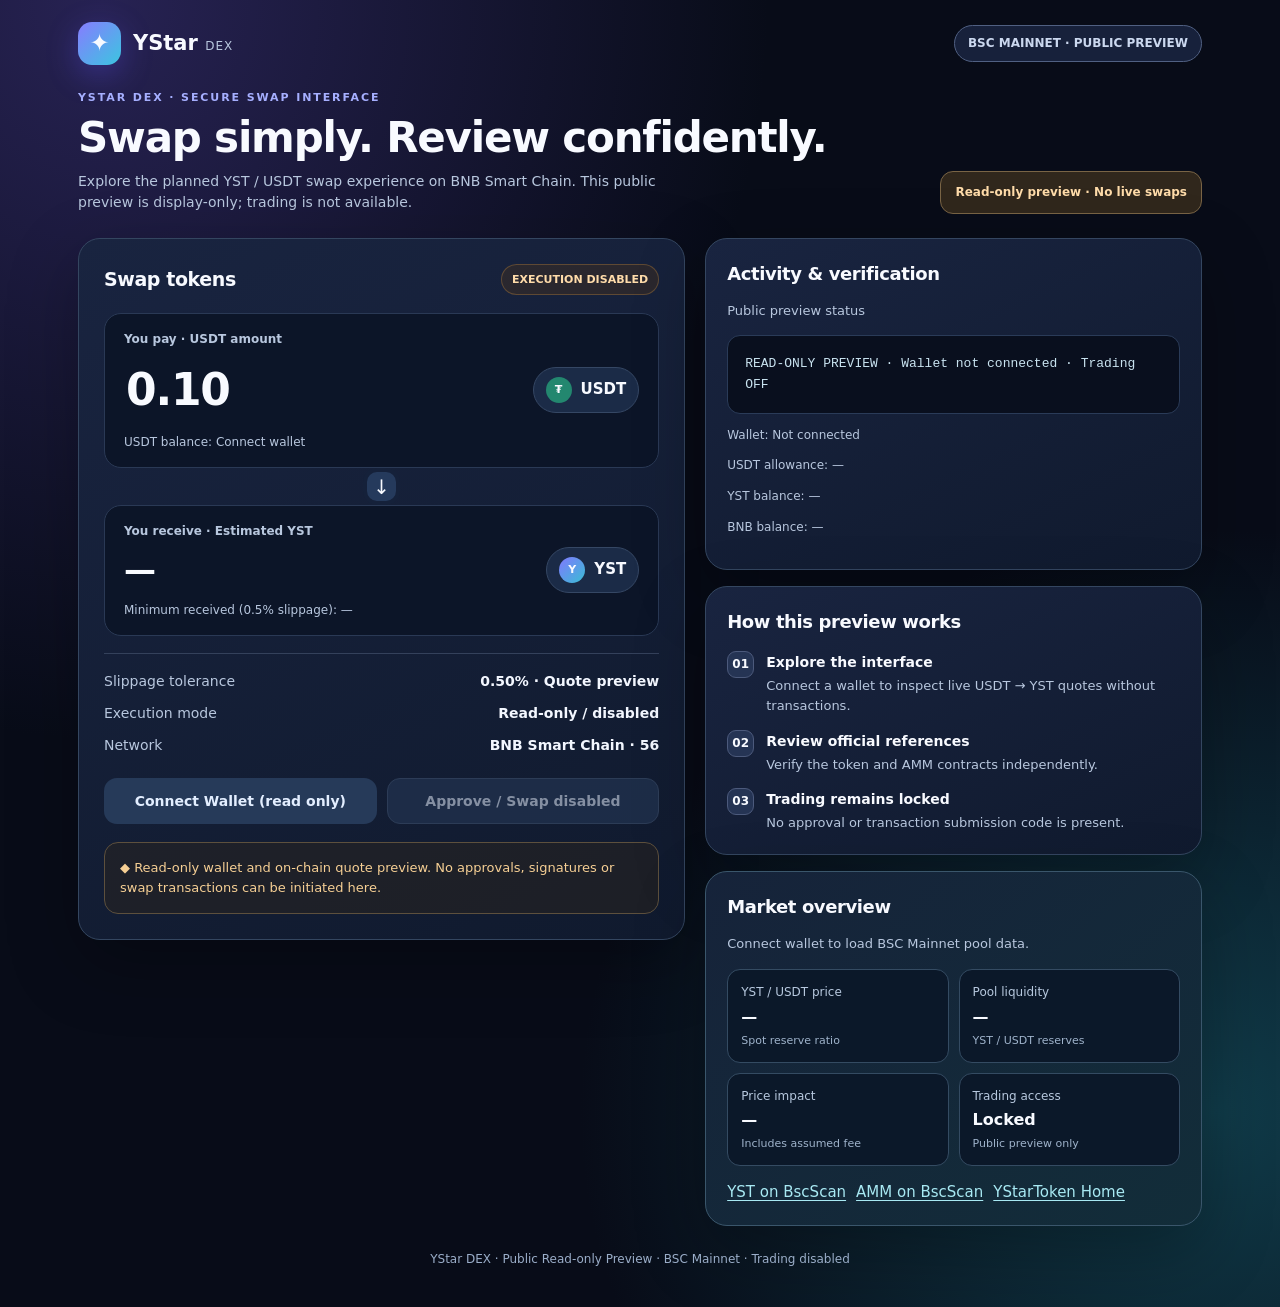
==== commit 89ab0ce3: "Improve connected wallet status and stale quote safeguards in read-only preview" ====
--- a/dex/index.html
+++ b/dex/index.html
@@ -6,7 +6,7 @@
 <header><div class="brand"><span class="mark" aria-hidden="true">✦</span><div>YStar <small>DEX</small></div></div><div class="network">BSC MAINNET · PUBLIC PREVIEW</div></header>
 <section class="hero"><div><div class="eyebrow">YStar DEX · Secure swap interface</div><h1>Swap simply. Review confidently.</h1><p>Explore the planned YST / USDT swap experience on BNB Smart Chain. This public preview is display-only; trading is not available.</p></div><div class="hero-tag">Read-only preview · No live swaps</div></section>
 <div class="layout"><main class="panel"><div class="panel-top"><h2>Swap tokens</h2><span class="pill">EXECUTION DISABLED</span></div><div class="token-box"><div class="token-label">You pay · USDT amount</div><div class="token-line"><input id="amount" class="token-value" aria-label="USDT amount" inputmode="decimal" autocomplete="off" value="0.10"><div class="token-symbol"><span class="coin usdt">₮</span>USDT</div></div><div class="subline"><span id="usdt-balance">USDT balance: Connect wallet</span></div></div><div class="direction"><span aria-hidden="true">↓</span></div><div class="token-box"><div class="token-label">You receive · Estimated YST</div><div class="token-line"><div class="token-value" id="receive">—</div><div class="token-symbol"><span class="coin yst">Y</span>YST</div></div><div class="subline"><span id="minimum">Minimum received (0.5% slippage): —</span></div></div><div class="rule"></div><div class="info-row"><span>Slippage tolerance</span><strong>0.50% · Quote preview</strong></div><div class="info-row"><span>Execution mode</span><strong>Read-only / disabled</strong></div><div class="info-row"><span>Network</span><strong>BNB Smart Chain · 56</strong></div><div class="actions"><button type="button" id="connect" class="button">Connect Wallet (read only)</button><span class="button disabled" aria-disabled="true">Approve / Swap disabled</span></div><div class="notice">◆ Read-only wallet and on-chain quote preview. No approvals, signatures or swap transactions can be initiated here.</div></main>
-<aside class="side"><section class="side-card"><h2>Activity &amp; verification</h2><p class="muted">Public preview status</p><div class="status" role="status" id="status">READ-ONLY PREVIEW · Wallet not connected · Trading OFF</div><p class="muted" id="wallet">Wallet: Not connected</p><p class="muted" id="allowance">USDT allowance: —</p><p class="muted" id="yst-balance">YST balance: —</p><p class="muted" id="bnb-balance">BNB balance: —</p></section><section class="side-card"><h2>How this preview works</h2><div class="steps"><div class="step"><span class="num">01</span><div><b>Explore the interface</b><p>Connect a wallet to inspect live USDT → YST quotes without transactions.</p></div></div><div class="step"><span class="num">02</span><div><b>Review official references</b><p>Verify the token and AMM contracts independently.</p></div></div><div class="step"><span class="num">03</span><div><b>Trading remains locked</b><p>No approval or transaction submission code is present.</p></div></div></div></section><section class="info-panel"><h2>Market overview</h2><p class="muted">Live pool data loads after wallet connection.</p><div class="metric-grid"><div class="metric"><span class="metric-label">YST / USDT price</span><span class="metric-value" id="price">—</span><span class="metric-hint">Spot reserve ratio</span></div><div class="metric"><span class="metric-label">Pool liquidity</span><span class="metric-value" id="liquidity">—</span><span class="metric-hint">YST / USDT reserves</span></div><div class="metric"><span class="metric-label">Price impact</span><span class="metric-value" id="impact">—</span><span class="metric-hint">Includes assumed fee</span></div><div class="metric"><span class="metric-label">Trading access</span><span class="metric-value">Locked</span><span class="metric-hint">Public preview only</span></div></div><div class="links"><a href="https://bscscan.com/address/0x2E9803942dAf364a803f4C01D3E49D431dDf1421" target="_blank" rel="noopener noreferrer">YST on BscScan</a><a href="https://bscscan.com/address/0x17dAc8A164Ce434fE36A2D6029Bf4431a22397e2" target="_blank" rel="noopener noreferrer">AMM on BscScan</a><a href="/">YStarToken Home</a></div></section></aside></div><footer>YStar DEX · Public Read-only Preview · BSC Mainnet · Trading disabled</footer></div><script>"use strict";
+<aside class="side"><section class="side-card"><h2>Activity &amp; verification</h2><p class="muted">Public preview status</p><div class="status" role="status" id="status">READ-ONLY PREVIEW · Wallet not connected · Trading OFF</div><p class="muted" id="wallet">Wallet: Not connected</p><p class="muted" id="allowance">USDT allowance: —</p><p class="muted" id="yst-balance">YST balance: —</p><p class="muted" id="bnb-balance">BNB balance: —</p></section><section class="side-card"><h2>How this preview works</h2><div class="steps"><div class="step"><span class="num">01</span><div><b>Explore the interface</b><p>Connect a wallet to inspect live USDT → YST quotes without transactions.</p></div></div><div class="step"><span class="num">02</span><div><b>Review official references</b><p>Verify the token and AMM contracts independently.</p></div></div><div class="step"><span class="num">03</span><div><b>Trading remains locked</b><p>No approval or transaction submission code is present.</p></div></div></div></section><section class="info-panel"><h2>Market overview</h2><p class="muted" id="market-status">Connect wallet to load BSC Mainnet pool data.</p><div class="metric-grid"><div class="metric"><span class="metric-label">YST / USDT price</span><span class="metric-value" id="price">—</span><span class="metric-hint">Spot reserve ratio</span></div><div class="metric"><span class="metric-label">Pool liquidity</span><span class="metric-value" id="liquidity">—</span><span class="metric-hint">YST / USDT reserves</span></div><div class="metric"><span class="metric-label">Price impact</span><span class="metric-value" id="impact">—</span><span class="metric-hint">Includes assumed fee</span></div><div class="metric"><span class="metric-label">Trading access</span><span class="metric-value">Locked</span><span class="metric-hint">Public preview only</span></div></div><div class="links"><a href="https://bscscan.com/address/0x2E9803942dAf364a803f4C01D3E49D431dDf1421" target="_blank" rel="noopener noreferrer">YST on BscScan</a><a href="https://bscscan.com/address/0x17dAc8A164Ce434fE36A2D6029Bf4431a22397e2" target="_blank" rel="noopener noreferrer">AMM on BscScan</a><a href="/">YStarToken Home</a></div></section></aside></div><footer>YStar DEX · Public Read-only Preview · BSC Mainnet · Trading disabled</footer></div><script>"use strict";
 const CONFIG=Object.freeze({chainId:"0x38",amm:"0x17dAc8A164Ce434fE36A2D6029Bf4431a22397e2",yst:"0x2E9803942dAf364a803f4C01D3E49D431dDf1421",usdt:"0x55d398326f99059fF775485246999027B3197955",base:10n**18n});
 const SEL=Object.freeze({tokenA:"0x0fc63d10",tokenB:"0x5f64b55b",reserveA:"0xdc5fa6c5",reserveB:"0x19e36f3b",balanceOf:"0x70a08231",allowance:"0xdd62ed3e"});
 const TRADING_ENABLED=false,$=id=>document.getElementById(id),same=(a,b)=>String(a).toLowerCase()===String(b).toLowerCase(),word=s=>String(s).replace(/^0x/i,"").padStart(64,"0");
@@ -15,18 +15,19 @@
 let generation=0,connected=null;
 function reset(){for(const id of ["receive","price","liquidity","impact"])$(id).textContent="—";$("minimum").textContent="Minimum received (0.5% slippage): —";$("usdt-balance").textContent="USDT balance: —";$("allowance").textContent="USDT allowance: —";$("yst-balance").textContent="YST balance: —";$("bnb-balance").textContent="BNB balance: —"}
 function status(s){$("status").textContent=s}
+function walletLabel(){ $("connect").textContent=connected?"Connected · "+connected.slice(0,6)+"…"+connected.slice(-4):"Connect Wallet (read only)";$("market-status").textContent=connected?"BSC Mainnet pool data · Read-only":"Connect wallet to load BSC Mainnet pool data." }
 async function rpc(method,params=[]){if(!window.ethereum?.request)throw Error("MetaMask provider not found");return window.ethereum.request({method,params})}
 async function call(to,data){const r=await rpc("eth_call",[{to,data},"latest"]);if(!/^0x[0-9a-fA-F]+$/.test(r)||r==="0x")throw Error("Invalid contract response");return BigInt(r)}
-async function load(g){reset();const amountText=$("amount").value.trim(),amount=parse(amountText);if(!connected)throw Error("Connect wallet to see quote");const wallet=connected;
+async function load(g){reset();const amountText=$("amount").value.trim();if(!connected)throw Error("Connect wallet to see quote");const amount=parse(amountText);const wallet=connected;
 if(!same(await rpc("eth_chainId"),CONFIG.chainId))throw Error("Select BSC Mainnet (56)");
 const accounts=await rpc("eth_accounts");if(!accounts.length||!same(accounts[0],wallet))throw Error("Wallet changed; reconnect");
 const [a,b,rA,rB,usdt,yst,allowance,bnb]=await Promise.all([call(CONFIG.amm,SEL.tokenA),call(CONFIG.amm,SEL.tokenB),call(CONFIG.amm,SEL.reserveA),call(CONFIG.amm,SEL.reserveB),call(CONFIG.usdt,SEL.balanceOf+word(wallet)),call(CONFIG.yst,SEL.balanceOf+word(wallet)),call(CONFIG.usdt,SEL.allowance+word(wallet)+word(CONFIG.amm)),rpc("eth_getBalance",[wallet,"latest"])]);
-if(g!==generation||amountText!==$("amount").value.trim())return;
+if(g!==generation||amountText!==$("amount").value.trim()||!same(connected,wallet))return;
 const addr=n=>"0x"+n.toString(16).padStart(40,"0");if(!same(addr(a),CONFIG.yst)||!same(addr(b),CONFIG.usdt))throw Error("AMM token mismatch");if(rA<=0n||rB<=0n)throw Error("No liquidity");
 const out=amount*997n*rA/(rB*1000n+amount*997n),min=out*995n/1000n,ideal=amount*rA/rB,impact=ideal>0n?(ideal-out)*10000n/ideal:0n;
 $("receive").textContent=fmt(out).replace(/^(\d+)(?:\.(\d+))?$/,(_,a,b)=>Number(a).toLocaleString("en-US")+(b?"."+b.slice(0,6).replace(/0+$/,""):""));$("minimum").textContent="Minimum received (0.5% slippage): "+fmt(min).replace(/^(\d+)(?:\.(\d+))?$/,(_,a,b)=>Number(a).toLocaleString("en-US")+(b?"."+b.slice(0,6).replace(/0+$/,""):""))+" YST";$("price").textContent=fmt(CONFIG.base*1000000n*rB/rA).replace(/^(\d+)(?:\.(\d+))?$/,(_,a,b)=>{const x=BigInt(a);return (x/1000000n).toString()+"."+(x%1000000n).toString().padStart(6,"0")})+" USDT / YST";const compact=(n,d)=>{const [a,b=""]=fmt(n).split(".");return BigInt(a).toLocaleString("en-US")+(d&&b?"."+b.slice(0,d).replace(/0+$/,""):"")};$("liquidity").replaceChildren();for(const [num,unit] of [[compact(rA,2),"YST"],[compact(rB,4),"USDT"]]){const line=document.createElement("span");line.className="reserve-line";const val=document.createElement("span");val.className="reserve-number";val.textContent=num;const label=document.createElement("span");label.className="reserve-unit";label.textContent=" "+unit;line.append(val,label);$("liquidity").append(line)}$("impact").textContent=(impact/100n)+"."+(impact%100n).toString().padStart(2,"0")+"%";$("usdt-balance").textContent="USDT balance: "+fmt(usdt);$("yst-balance").textContent="YST balance: "+fmt(yst);$("allowance").textContent="USDT allowance: "+fmt(allowance);$("bnb-balance").textContent="BNB balance: "+fmt(BigInt(bnb));status((usdt<amount?"Insufficient USDT · ":"")+"Read-only quote · Trading OFF · Assumed 0.3% fee not yet verified")}
 async function update(){const g=++generation;try{await load(g)}catch(e){if(g===generation){reset();status(e.message||String(e))}}}
 $("amount").addEventListener("input",()=>{reset();void update()});
-$("connect").addEventListener("click",async()=>{const g=++generation;try{const a=await rpc("eth_requestAccounts");if(g!==generation)return;if(!a?.length)throw Error("No wallet selected");if(!same(await rpc("eth_chainId"),CONFIG.chainId))throw Error("Select BSC Mainnet (56)");connected=a[0];$("wallet").textContent="Wallet: "+connected;await update()}catch(e){if(g===generation){connected=null;$("wallet").textContent="Wallet: Not connected";reset();status(e.message||String(e))}}});
-if(window.ethereum?.on)for(const event of ["accountsChanged","chainChanged"])window.ethereum.on(event,()=>{++generation;connected=null;$("wallet").textContent="Wallet: Reconnect required";reset();status("Wallet/network changed — reconnect")});
+$("connect").addEventListener("click",async()=>{const g=++generation;try{const a=await rpc("eth_requestAccounts");if(g!==generation)return;if(!a?.length)throw Error("No wallet selected");if(!same(await rpc("eth_chainId"),CONFIG.chainId))throw Error("Select BSC Mainnet (56)");connected=a[0];$("wallet").textContent="Wallet: "+connected;walletLabel();await update()}catch(e){if(g===generation){connected=null;walletLabel();$("wallet").textContent="Wallet: Not connected";reset();status(e.message||String(e))}}});
+walletLabel();if(window.ethereum?.on)for(const event of ["accountsChanged","chainChanged"])window.ethereum.on(event,()=>{++generation;connected=null;walletLabel();$("wallet").textContent="Wallet: Reconnect required";reset();status("Wallet/network changed — reconnect")});
 </script></body></html>
